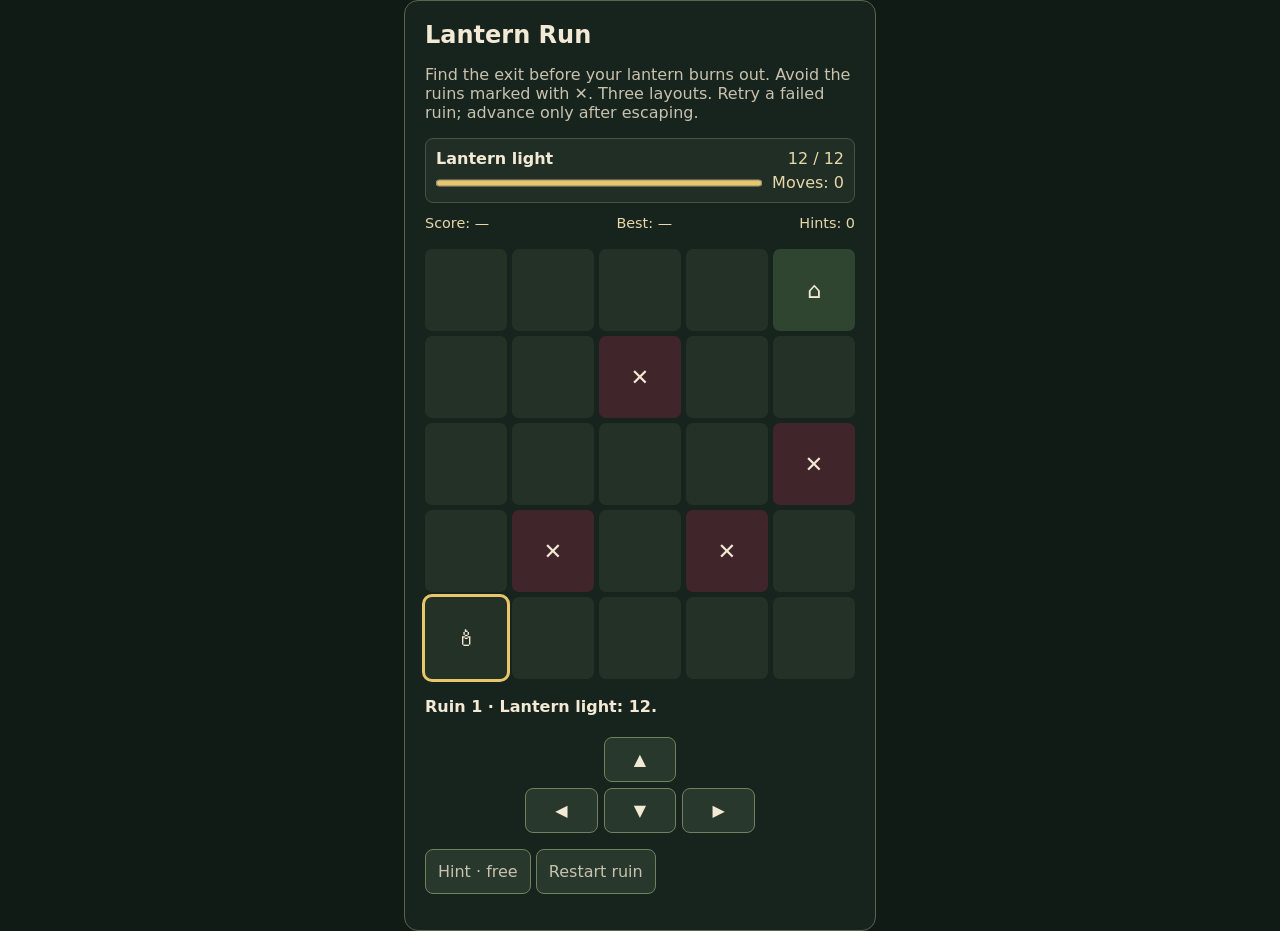
==== side-game/lantern-run/index.html @ 4623386e "fix(lantern-run): clarify hint scoring feedback" ====
<!doctype html>
<html lang="en">
<head>
<meta charset="utf-8">
<meta name="viewport" content="width=device-width,initial-scale=1">
<title>Lantern Run</title>
<style>
body{margin:0;min-height:100vh;display:grid;place-items:center;background:#111b16;color:#f3ead5;font:16px system-ui,sans-serif}
main{width:min(92vw,430px);padding:20px;border:1px solid #59654e;border-radius:14px;background:#17231d}
h1{margin:0 0 6px;font-size:1.5rem}p{color:#c8c2ae}
.grid{display:grid;grid-template-columns:repeat(5,1fr);gap:5px;margin:18px 0}
.cell{aspect-ratio:1;display:grid;place-items:center;border-radius:7px;background:#243127;font-size:1.4rem}
.player{outline:3px solid #e8c76b}.goal{background:#30452f}.trap{background:#40252a}
.controls{display:grid;grid-template-columns:repeat(3,1fr);gap:6px;max-width:230px;margin:auto}
.run-stats{display:grid;grid-template-columns:1fr auto;align-items:center;gap:5px 10px;margin:12px 0;padding:10px;border:1px solid #465443;border-radius:8px;background:#202e25}.run-stats label{font-weight:600}.run-stats progress{width:100%;height:14px;accent-color:#e8c76b}.run-stats output{font-variant-numeric:tabular-nums;color:#e8d7a8;text-align:right}.run-records{display:flex;justify-content:space-between;gap:8px;margin:8px 0;color:#e8d7a8;font-size:.9rem;font-variant-numeric:tabular-nums}.controls button,button{padding:12px;border:1px solid #71805e;border-radius:8px;background:#29382d;color:inherit;font:inherit;touch-action:manipulation}
.controls button:focus-visible,button:focus-visible{outline:3px solid #e8c76b;outline-offset:2px}
button:disabled{opacity:.5;cursor:not-allowed}
#status{min-height:2.5em;font-weight:600}
@media(max-width:360px){main{padding:14px}.grid{gap:3px}.cell{font-size:1.2rem}}
</style>
</head>
<body><main>
<h1>Lantern Run</h1>
<p>Find the exit before your lantern burns out. Avoid the ruins marked with ✕. Three layouts. Retry a failed ruin; advance only after escaping.</p>
<div class="run-stats" aria-label="Ruin status"><label for="lightMeter">Lantern light</label><output id="lightValue">12 / 12</output><progress id="lightMeter" max="12" value="12">12 of 12</progress><output id="moveCount">Moves: 0</output></div>
<div class="run-records" aria-label="Run records"><output id="scoreValue">Score: —</output><output id="bestScore">Best: —</output><output id="hintCount">Hints: 0</output></div>
<div id="grid" class="grid" role="grid" aria-label="Ruin board" aria-rowcount="5" aria-colcount="5"></div>
<div id="status" aria-live="polite" aria-atomic="true"></div>
<div class="controls" role="group" aria-label="Movement controls">
<span aria-hidden="true"></span><button data-move="up" aria-label="Move up">▲</button><span aria-hidden="true"></span>
<button data-move="left" aria-label="Move left">◀</button><button data-move="down" aria-label="Move down">▼</button><button data-move="right" aria-label="Move right">▶</button>
</div>
<p><button id="hint" aria-describedby="status">Hint · free</button> <button id="restart">Restart ruin</button></p>
<script src="game-state.js"></script>
<script src="progress.js"></script>
<script>
(()=>{
'use strict';
const grid=document.getElementById('grid'),status=document.getElementById('status'),hintButton=document.getElementById('hint'),restartButton=document.getElementById('restart'),lightMeter=document.getElementById('lightMeter'),lightValue=document.getElementById('lightValue'),moveCount=document.getElementById('moveCount'),scoreValue=document.getElementById('scoreValue'),bestScore=document.getElementById('bestScore'),hintCount=document.getElementById('hintCount');
const api=window.LanternRunState;
let progress=null;
try{progress=window.LanternRunProgress?window.LanternRunProgress.create(window.localStorage):null}catch(_){progress=null}
if(!api){
 status.textContent='The game could not start. Reload the page to try again.';
 document.querySelectorAll('button[data-move]').forEach(button=>button.disabled=true);
 const hint=document.getElementById('hint');if(hint)hint.disabled=true;
 return;
}
let state,recordedForRun=false;
function message(s){
 const prefix='Ruin '+(s.level+1)+' · ';
 if(!s.ended)return prefix+'Lantern light: '+s.light+'.';
 if(s.outcome==='escaped')return prefix+'You escaped with '+Math.max(0,s.light)+' light remaining. Score: '+api.score(s)+'.';
 if(s.outcome==='trapped')return prefix+'The ruins close around your path. Run ended.';
 return prefix+'Your lantern goes dark. Run ended.';
}
function render(){
 grid.replaceChildren();
 for(let y=0;y<api.SIZE;y++)for(let x=0;x<api.SIZE;x++){
  const cell=document.createElement('div'),kind=api.cellKind(x,y,state.level);
  cell.className='cell';cell.setAttribute('role','gridcell');
  if(kind==='goal'){cell.classList.add('goal');cell.textContent='⌂'}
  if(kind==='trap'){cell.classList.add('trap');cell.textContent='✕'}
  const isPlayer=x===state.x&&y===state.y;
  if(isPlayer){cell.classList.add('player');cell.textContent='🕯';cell.setAttribute('aria-current','location')}
  cell.setAttribute('aria-label',(isPlayer?'Your position, ':'')+api.cellLabel(x,y,state.level)+', row '+(y+1)+', column '+(x+1));
  grid.append(cell);
 }
 status.textContent=message(state);
 lightMeter.value=Math.max(0,Math.min(12,state.light));
 lightMeter.setAttribute('aria-valuetext',Math.max(0,state.light)+' of 12 lantern light remaining');
 lightValue.textContent=Math.max(0,state.light)+' / 12';
 moveCount.textContent='Moves: '+state.moves;
 hintCount.textContent='Hints: '+(Number.isInteger(state.hintsUsed)?state.hintsUsed:0);
 const score=api.score(state);
 scoreValue.textContent='Score: '+(score===null?'—':score);
 const best=progress?progress.best(state.level):null;
 bestScore.textContent='Best: '+(best===null?'—':best);
 if(state.ended&&state.outcome==='escaped'&&!recordedForRun){
  recordedForRun=true;
  const record=progress?progress.record(state.level,score):{updated:false,persisted:false};
  const currentBest=progress?progress.best(state.level):null;
  bestScore.textContent='Best: '+(currentBest===null?'—':currentBest);
  if(record.updated)status.textContent+=' '+(record.persisted?'New personal best saved: ':'New session best: ')+score+'.';
 }
 document.querySelectorAll('button[data-move]').forEach(button=>button.disabled=state.ended);
 hintButton.disabled=state.ended||!api.hint(state);
 restartButton.textContent=state.ended?(state.outcome==='escaped'?'Next ruin':'Try again'):'Restart ruin';
}
function reset(){
 let level=state?state.level:0;
 if(state&&state.ended&&state.outcome==='escaped')level=(state.level+1)%api.LEVEL_COUNT;
 recordedForRun=false;state=api.initial(level);render();
}
function move(dir){
 if(state.ended)return;
 const before=state;
 state=api.move(state,dir);
 if(state===before){status.textContent='The darkness blocks that way.';return;}
 render();
}
document.querySelectorAll('[data-move]').forEach(button=>button.addEventListener('click',()=>move(button.dataset.move)));
document.addEventListener('keydown',event=>{
 const target=event.target;
 if(event.defaultPrevented||event.altKey||event.ctrlKey||event.metaKey||target.isContentEditable||/^(INPUT|TEXTAREA|SELECT|BUTTON)$/.test(target.tagName))return;
 const direction={ArrowUp:'up',ArrowDown:'down',ArrowLeft:'left',ArrowRight:'right'}[event.key];
 if(direction){event.preventDefault();move(direction);}
});
hintButton.addEventListener('click',()=>{
 const direction=api.hint(state);
 if(direction){state=api.useHint(state);render();status.textContent='Hint: move '+direction+'. This does not consume lantern light, but reduces your final score.';}
 else status.textContent='No safe route remains within the current lantern light.';
});
document.getElementById('restart').addEventListener('click',reset);
reset();
})();
</script></main></body></html>
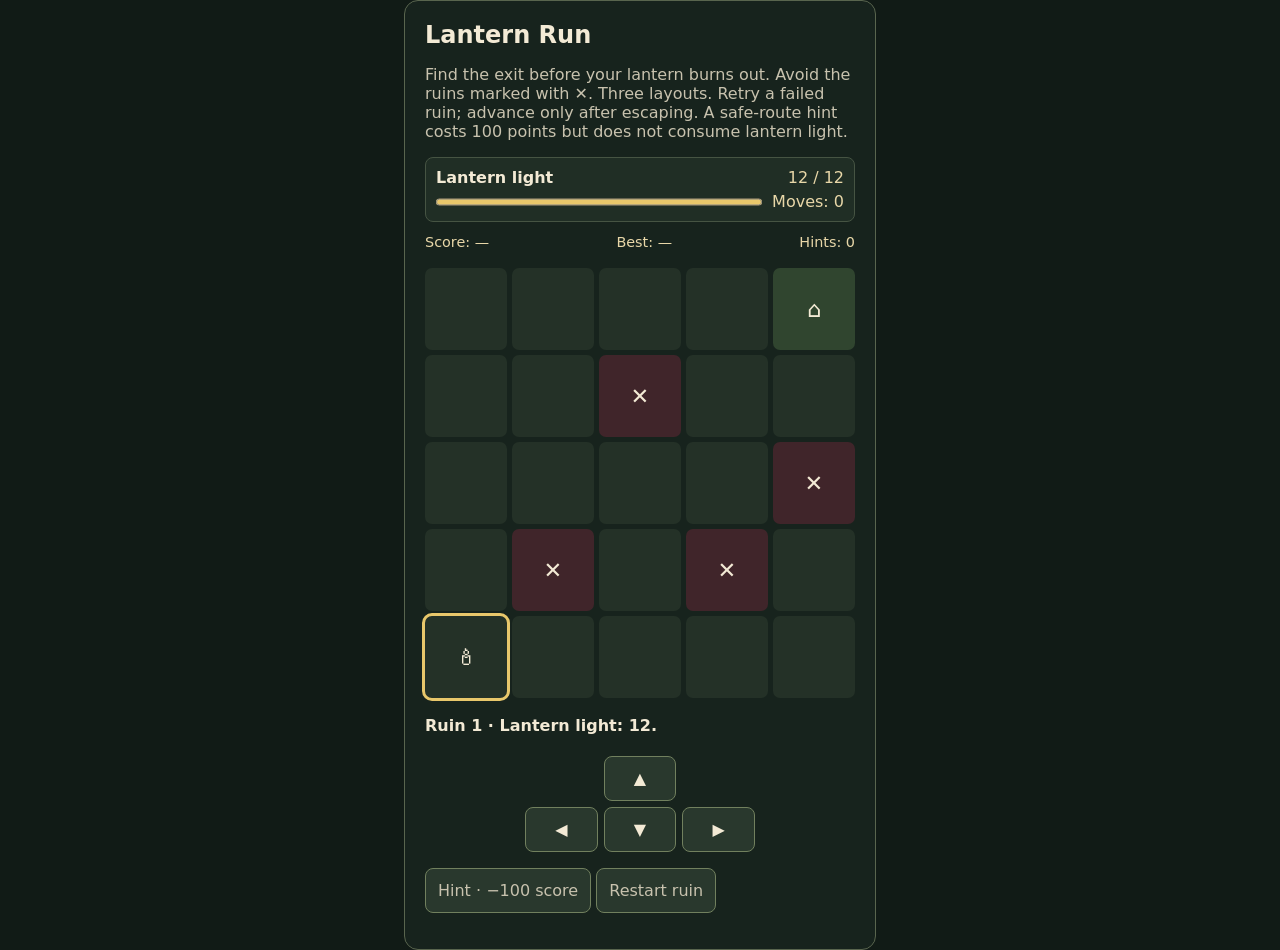
==== commit 4aad6c96: "fix(ui): disclose lantern hint score penalty" ====
--- a/side-game/lantern-run/index.html
+++ b/side-game/lantern-run/index.html
@@ -21,7 +21,7 @@
 </head>
 <body><main>
 <h1>Lantern Run</h1>
-<p>Find the exit before your lantern burns out. Avoid the ruins marked with ✕. Three layouts. Retry a failed ruin; advance only after escaping.</p>
+<p>Find the exit before your lantern burns out. Avoid the ruins marked with ✕. Three layouts. Retry a failed ruin; advance only after escaping. A safe-route hint costs 100 points but does not consume lantern light.</p>
 <div class="run-stats" aria-label="Ruin status"><label for="lightMeter">Lantern light</label><output id="lightValue">12 / 12</output><progress id="lightMeter" max="12" value="12">12 of 12</progress><output id="moveCount">Moves: 0</output></div>
 <div class="run-records" aria-label="Run records"><output id="scoreValue">Score: —</output><output id="bestScore">Best: —</output><output id="hintCount">Hints: 0</output></div>
 <div id="grid" class="grid" role="grid" aria-label="Ruin board" aria-rowcount="5" aria-colcount="5"></div>
@@ -30,7 +30,7 @@
 <span aria-hidden="true"></span><button data-move="up" aria-label="Move up">▲</button><span aria-hidden="true"></span>
 <button data-move="left" aria-label="Move left">◀</button><button data-move="down" aria-label="Move down">▼</button><button data-move="right" aria-label="Move right">▶</button>
 </div>
-<p><button id="hint" aria-describedby="status">Hint · free</button> <button id="restart">Restart ruin</button></p>
+<p><button id="hint" aria-describedby="status" aria-label="Show a safe-route hint; costs 100 points">Hint · −100 score</button> <button id="restart">Restart ruin</button></p>
 <script src="game-state.js"></script>
 <script src="progress.js"></script>
 <script>
@@ -39,7 +39,12 @@
 const grid=document.getElementById('grid'),status=document.getElementById('status'),hintButton=document.getElementById('hint'),restartButton=document.getElementById('restart'),lightMeter=document.getElementById('lightMeter'),lightValue=document.getElementById('lightValue'),moveCount=document.getElementById('moveCount'),scoreValue=document.getElementById('scoreValue'),bestScore=document.getElementById('bestScore'),hintCount=document.getElementById('hintCount');
 const api=window.LanternRunState;
 let progress=null;
-try{progress=window.LanternRunProgress?window.LanternRunProgress.create(window.localStorage):null}catch(_){progress=null}
+try{
+ if(window.LanternRunProgress){
+  try{progress=window.LanternRunProgress.create(window.localStorage)}
+  catch(_){progress=window.LanternRunProgress.create(null)}
+ }
+}catch(_){progress=null}
 if(!api){
  status.textContent='The game could not start. Reload the page to try again.';
  document.querySelectorAll('button[data-move]').forEach(button=>button.disabled=true);
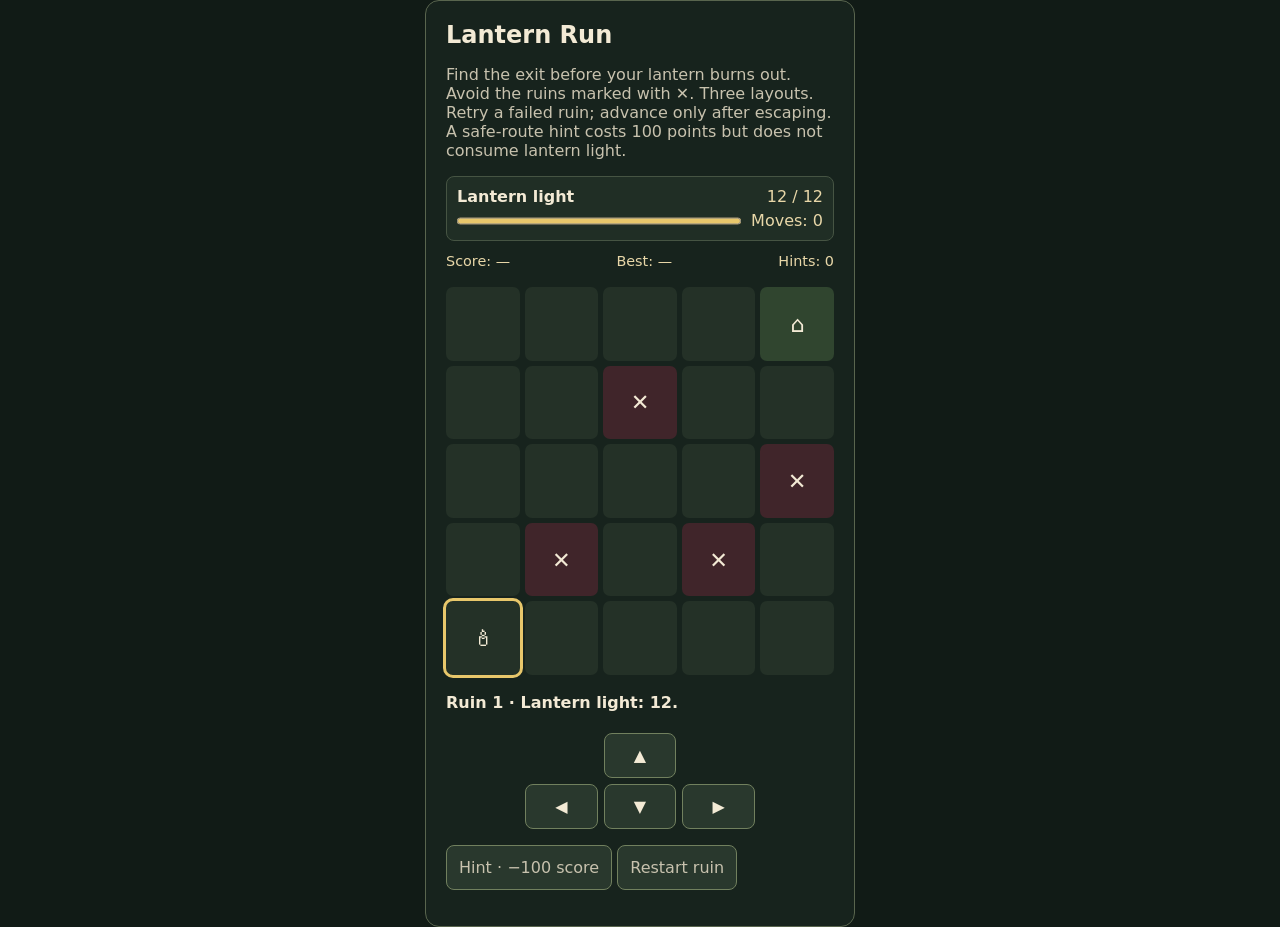
==== commit 9111203e: "fix(ui): fit Lantern Run panel to narrow screens" ====
--- a/side-game/lantern-run/index.html
+++ b/side-game/lantern-run/index.html
@@ -6,7 +6,7 @@
 <title>Lantern Run</title>
 <style>
 body{margin:0;min-height:100vh;display:grid;place-items:center;background:#111b16;color:#f3ead5;font:16px system-ui,sans-serif}
-main{width:min(92vw,430px);padding:20px;border:1px solid #59654e;border-radius:14px;background:#17231d}
+main{box-sizing:border-box;width:min(92vw,430px);padding:20px;border:1px solid #59654e;border-radius:14px;background:#17231d}
 h1{margin:0 0 6px;font-size:1.5rem}p{color:#c8c2ae}
 .grid{display:grid;grid-template-columns:repeat(5,1fr);gap:5px;margin:18px 0}
 .cell{aspect-ratio:1;display:grid;place-items:center;border-radius:7px;background:#243127;font-size:1.4rem}
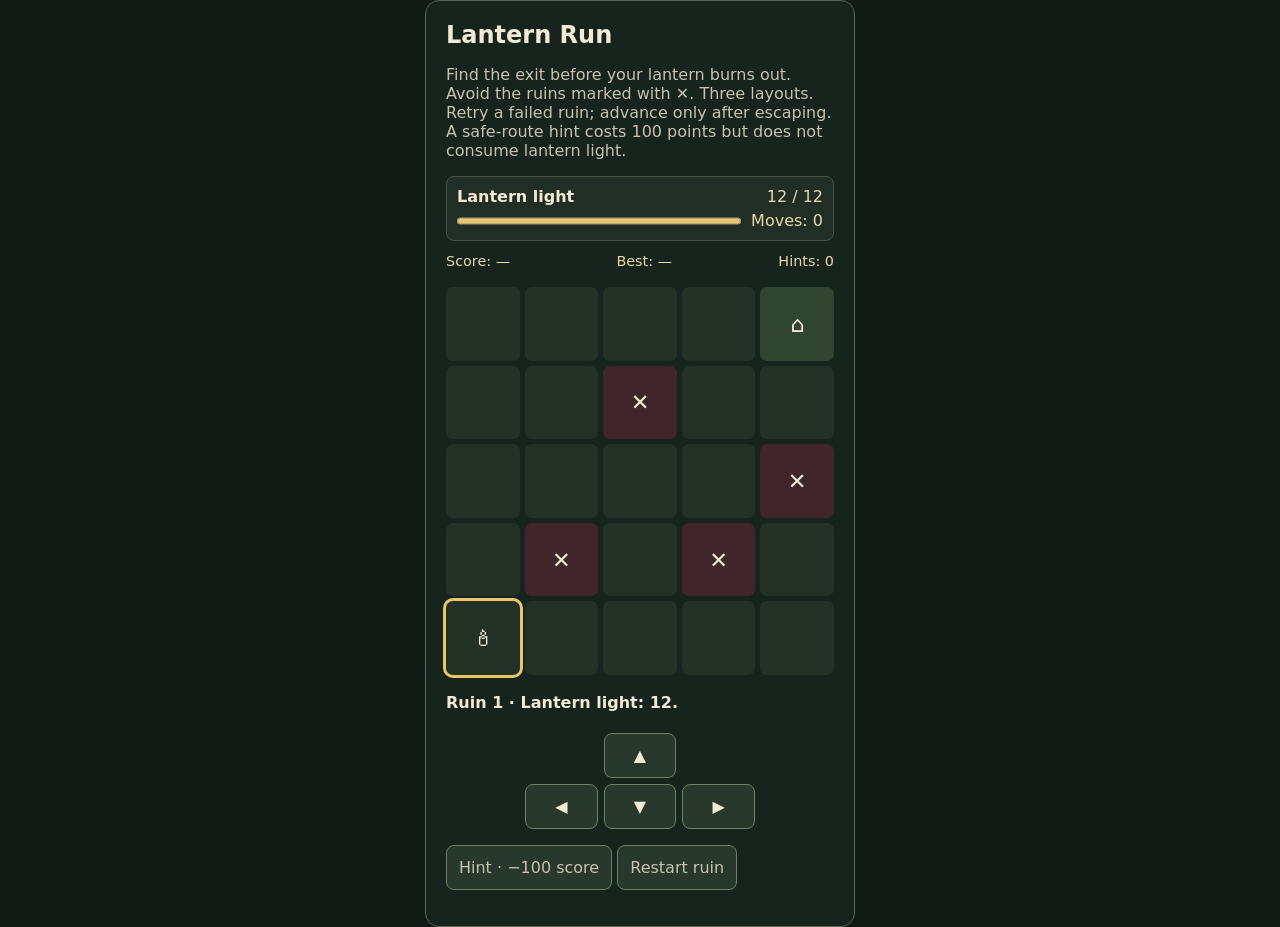
==== commit 59f02740: "a11y(lantern-run): make the board keyboard focusable" ====
--- a/side-game/lantern-run/index.html
+++ b/side-game/lantern-run/index.html
@@ -9,6 +9,7 @@
 main{box-sizing:border-box;width:min(92vw,430px);padding:20px;border:1px solid #59654e;border-radius:14px;background:#17231d}
 h1{margin:0 0 6px;font-size:1.5rem}p{color:#c8c2ae}
 .grid{display:grid;grid-template-columns:repeat(5,1fr);gap:5px;margin:18px 0}
+.grid:focus-visible{outline:3px solid #e8c76b;outline-offset:4px}
 .cell{aspect-ratio:1;display:grid;place-items:center;border-radius:7px;background:#243127;font-size:1.4rem}
 .player{outline:3px solid #e8c76b}.goal{background:#30452f}.trap{background:#40252a}
 .controls{display:grid;grid-template-columns:repeat(3,1fr);gap:6px;max-width:230px;margin:auto}
@@ -24,7 +25,7 @@
 <p>Find the exit before your lantern burns out. Avoid the ruins marked with ✕. Three layouts. Retry a failed ruin; advance only after escaping. A safe-route hint costs 100 points but does not consume lantern light.</p>
 <div class="run-stats" aria-label="Ruin status"><label for="lightMeter">Lantern light</label><output id="lightValue">12 / 12</output><progress id="lightMeter" max="12" value="12">12 of 12</progress><output id="moveCount">Moves: 0</output></div>
 <div class="run-records" aria-label="Run records"><output id="scoreValue">Score: —</output><output id="bestScore">Best: —</output><output id="hintCount">Hints: 0</output></div>
-<div id="grid" class="grid" role="grid" aria-label="Ruin board" aria-rowcount="5" aria-colcount="5"></div>
+<div id="grid" class="grid" role="grid" aria-label="Ruin board. Focus this board and use arrow keys to move." aria-rowcount="5" aria-colcount="5" tabindex="0" aria-keyshortcuts="ArrowUp ArrowDown ArrowLeft ArrowRight" aria-describedby="status"></div>
 <div id="status" aria-live="polite" aria-atomic="true"></div>
 <div class="controls" role="group" aria-label="Movement controls">
 <span aria-hidden="true"></span><button data-move="up" aria-label="Move up">▲</button><span aria-hidden="true"></span>
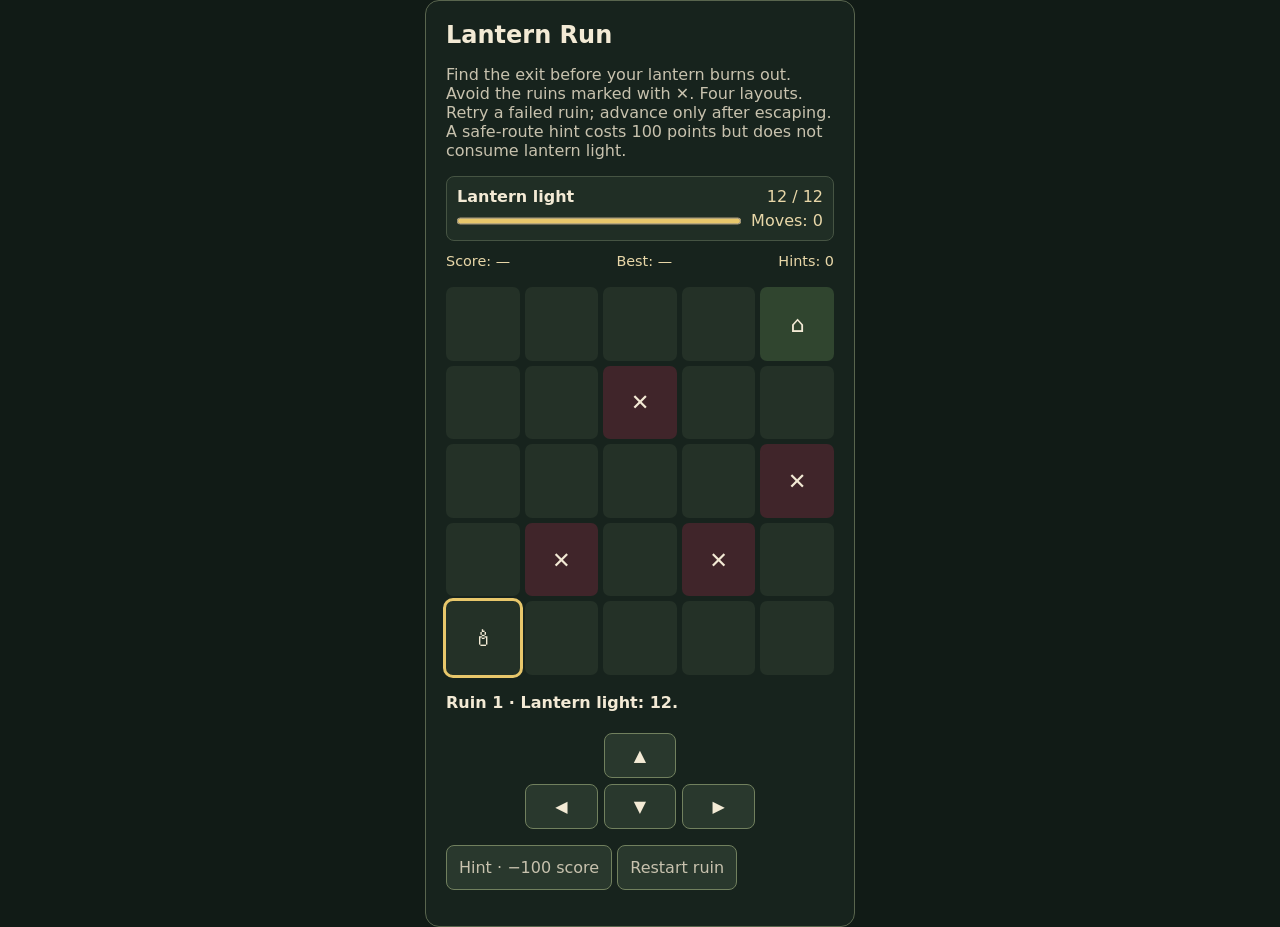
==== commit bf75a0e6: "feat(lantern-run): add fourth deterministic ruin" ====
--- a/side-game/lantern-run/index.html
+++ b/side-game/lantern-run/index.html
@@ -22,7 +22,7 @@
 </head>
 <body><main>
 <h1>Lantern Run</h1>
-<p>Find the exit before your lantern burns out. Avoid the ruins marked with ✕. Three layouts. Retry a failed ruin; advance only after escaping. A safe-route hint costs 100 points but does not consume lantern light.</p>
+<p>Find the exit before your lantern burns out. Avoid the ruins marked with ✕. Four layouts. Retry a failed ruin; advance only after escaping. A safe-route hint costs 100 points but does not consume lantern light.</p>
 <div class="run-stats" aria-label="Ruin status"><label for="lightMeter">Lantern light</label><output id="lightValue">12 / 12</output><progress id="lightMeter" max="12" value="12">12 of 12</progress><output id="moveCount">Moves: 0</output></div>
 <div class="run-records" aria-label="Run records"><output id="scoreValue">Score: —</output><output id="bestScore">Best: —</output><output id="hintCount">Hints: 0</output></div>
 <div id="grid" class="grid" role="grid" aria-label="Ruin board. Focus this board and use arrow keys to move." aria-rowcount="5" aria-colcount="5" tabindex="0" aria-keyshortcuts="ArrowUp ArrowDown ArrowLeft ArrowRight" aria-describedby="status"></div>
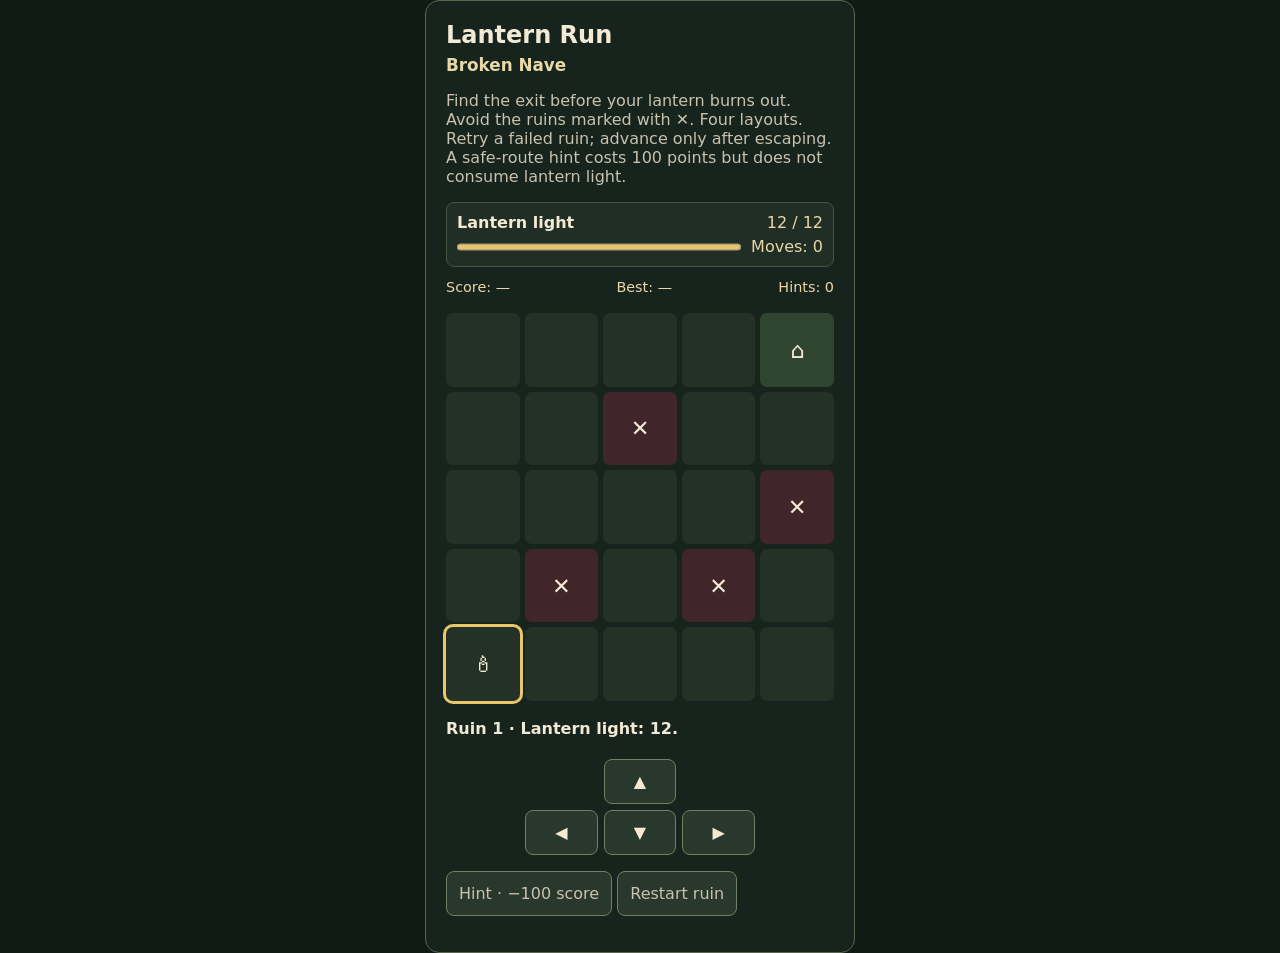
==== commit 9b64b357: "feat(lantern-run): show the current ruin name" ====
--- a/side-game/lantern-run/index.html
+++ b/side-game/lantern-run/index.html
@@ -7,7 +7,7 @@
 <style>
 body{margin:0;min-height:100vh;display:grid;place-items:center;background:#111b16;color:#f3ead5;font:16px system-ui,sans-serif}
 main{box-sizing:border-box;width:min(92vw,430px);padding:20px;border:1px solid #59654e;border-radius:14px;background:#17231d}
-h1{margin:0 0 6px;font-size:1.5rem}p{color:#c8c2ae}
+h1{margin:0 0 6px;font-size:1.5rem}.level-name{margin:0 0 8px;color:#e8d7a8;font-size:1.05rem}p{color:#c8c2ae}
 .grid{display:grid;grid-template-columns:repeat(5,1fr);gap:5px;margin:18px 0}
 .grid:focus-visible{outline:3px solid #e8c76b;outline-offset:4px}
 .cell{aspect-ratio:1;display:grid;place-items:center;border-radius:7px;background:#243127;font-size:1.4rem}
@@ -22,6 +22,7 @@
 </head>
 <body><main>
 <h1>Lantern Run</h1>
+<h2 id="levelName" class="level-name">Broken Nave</h2>
 <p>Find the exit before your lantern burns out. Avoid the ruins marked with ✕. Four layouts. Retry a failed ruin; advance only after escaping. A safe-route hint costs 100 points but does not consume lantern light.</p>
 <div class="run-stats" aria-label="Ruin status"><label for="lightMeter">Lantern light</label><output id="lightValue">12 / 12</output><progress id="lightMeter" max="12" value="12">12 of 12</progress><output id="moveCount">Moves: 0</output></div>
 <div class="run-records" aria-label="Run records"><output id="scoreValue">Score: —</output><output id="bestScore">Best: —</output><output id="hintCount">Hints: 0</output></div>
@@ -37,7 +38,7 @@
 <script>
 (()=>{
 'use strict';
-const grid=document.getElementById('grid'),status=document.getElementById('status'),hintButton=document.getElementById('hint'),restartButton=document.getElementById('restart'),lightMeter=document.getElementById('lightMeter'),lightValue=document.getElementById('lightValue'),moveCount=document.getElementById('moveCount'),scoreValue=document.getElementById('scoreValue'),bestScore=document.getElementById('bestScore'),hintCount=document.getElementById('hintCount');
+const grid=document.getElementById('grid'),status=document.getElementById('status'),levelName=document.getElementById('levelName'),hintButton=document.getElementById('hint'),restartButton=document.getElementById('restart'),lightMeter=document.getElementById('lightMeter'),lightValue=document.getElementById('lightValue'),moveCount=document.getElementById('moveCount'),scoreValue=document.getElementById('scoreValue'),bestScore=document.getElementById('bestScore'),hintCount=document.getElementById('hintCount');
 const api=window.LanternRunState;
 let progress=null;
 try{
@@ -61,6 +62,8 @@
  return prefix+'Your lantern goes dark. Run ended.';
 }
 function render(){
+ const selectedLevelName=api.levelName(state.level);
+ if(levelName&&levelName.textContent!==selectedLevelName)levelName.textContent=selectedLevelName;
  grid.replaceChildren();
  for(let y=0;y<api.SIZE;y++)for(let x=0;x<api.SIZE;x++){
   const cell=document.createElement('div'),kind=api.cellKind(x,y,state.level);
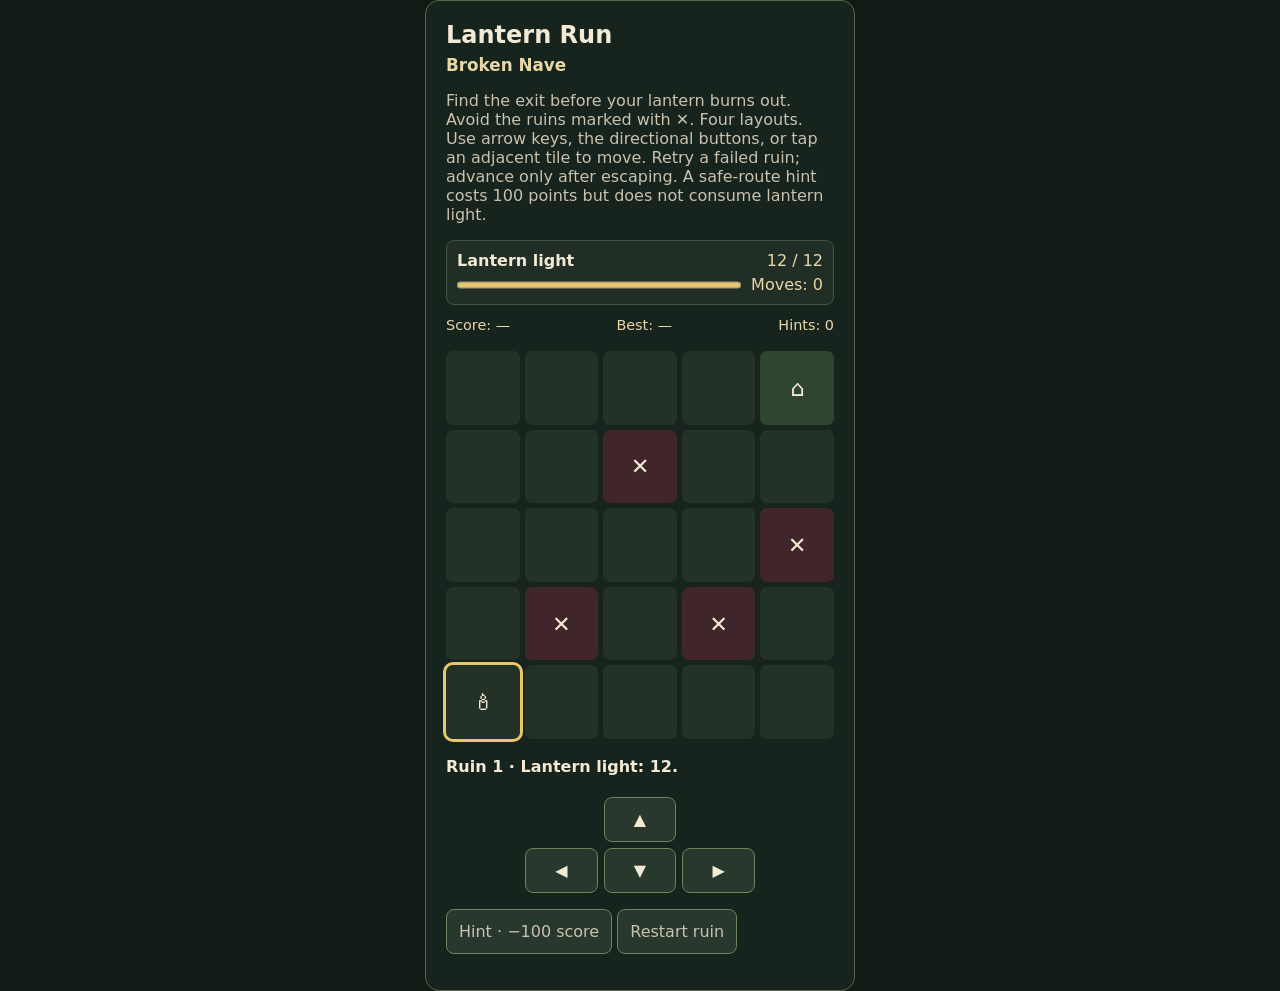
==== commit f6c552e1: "feat(lantern-run): allow tapping adjacent tiles" ====
--- a/side-game/lantern-run/index.html
+++ b/side-game/lantern-run/index.html
@@ -10,7 +10,7 @@
 h1{margin:0 0 6px;font-size:1.5rem}.level-name{margin:0 0 8px;color:#e8d7a8;font-size:1.05rem}p{color:#c8c2ae}
 .grid{display:grid;grid-template-columns:repeat(5,1fr);gap:5px;margin:18px 0}
 .grid:focus-visible{outline:3px solid #e8c76b;outline-offset:4px}
-.cell{aspect-ratio:1;display:grid;place-items:center;border-radius:7px;background:#243127;font-size:1.4rem}
+.cell{aspect-ratio:1;display:grid;place-items:center;border-radius:7px;background:#243127;font-size:1.4rem;cursor:pointer;touch-action:manipulation}
 .player{outline:3px solid #e8c76b}.goal{background:#30452f}.trap{background:#40252a}
 .controls{display:grid;grid-template-columns:repeat(3,1fr);gap:6px;max-width:230px;margin:auto}
 .run-stats{display:grid;grid-template-columns:1fr auto;align-items:center;gap:5px 10px;margin:12px 0;padding:10px;border:1px solid #465443;border-radius:8px;background:#202e25}.run-stats label{font-weight:600}.run-stats progress{width:100%;height:14px;accent-color:#e8c76b}.run-stats output{font-variant-numeric:tabular-nums;color:#e8d7a8;text-align:right}.run-records{display:flex;justify-content:space-between;gap:8px;margin:8px 0;color:#e8d7a8;font-size:.9rem;font-variant-numeric:tabular-nums}.controls button,button{padding:12px;border:1px solid #71805e;border-radius:8px;background:#29382d;color:inherit;font:inherit;touch-action:manipulation}
@@ -23,7 +23,7 @@
 <body><main>
 <h1>Lantern Run</h1>
 <h2 id="levelName" class="level-name">Broken Nave</h2>
-<p>Find the exit before your lantern burns out. Avoid the ruins marked with ✕. Four layouts. Retry a failed ruin; advance only after escaping. A safe-route hint costs 100 points but does not consume lantern light.</p>
+<p>Find the exit before your lantern burns out. Avoid the ruins marked with ✕. Four layouts. Use arrow keys, the directional buttons, or tap an adjacent tile to move. Retry a failed ruin; advance only after escaping. A safe-route hint costs 100 points but does not consume lantern light.</p>
 <div class="run-stats" aria-label="Ruin status"><label for="lightMeter">Lantern light</label><output id="lightValue">12 / 12</output><progress id="lightMeter" max="12" value="12">12 of 12</progress><output id="moveCount">Moves: 0</output></div>
 <div class="run-records" aria-label="Run records"><output id="scoreValue">Score: —</output><output id="bestScore">Best: —</output><output id="hintCount">Hints: 0</output></div>
 <div id="grid" class="grid" role="grid" aria-label="Ruin board. Focus this board and use arrow keys to move." aria-rowcount="5" aria-colcount="5" tabindex="0" aria-keyshortcuts="ArrowUp ArrowDown ArrowLeft ArrowRight" aria-describedby="status"></div>
@@ -67,7 +67,14 @@
  grid.replaceChildren();
  for(let y=0;y<api.SIZE;y++)for(let x=0;x<api.SIZE;x++){
   const cell=document.createElement('div'),kind=api.cellKind(x,y,state.level);
-  cell.className='cell';cell.setAttribute('role','gridcell');
+  cell.className='cell';cell.setAttribute('role','gridcell');cell.setAttribute('data-x',String(x));cell.setAttribute('data-y',String(y));
+  cell.addEventListener('click',()=>{
+   if(state.ended)return;
+   const dx=x-state.x,dy=y-state.y;
+   const direction=Math.abs(dx)+Math.abs(dy)===1?(dx===1?'right':dx===-1?'left':dy===1?'down':'up'):null;
+   if(!direction){status.textContent='Tap an adjacent tile to move.';return;}
+   move(direction);
+  });
   if(kind==='goal'){cell.classList.add('goal');cell.textContent='⌂'}
   if(kind==='trap'){cell.classList.add('trap');cell.textContent='✕'}
   const isPlayer=x===state.x&&y===state.y;
